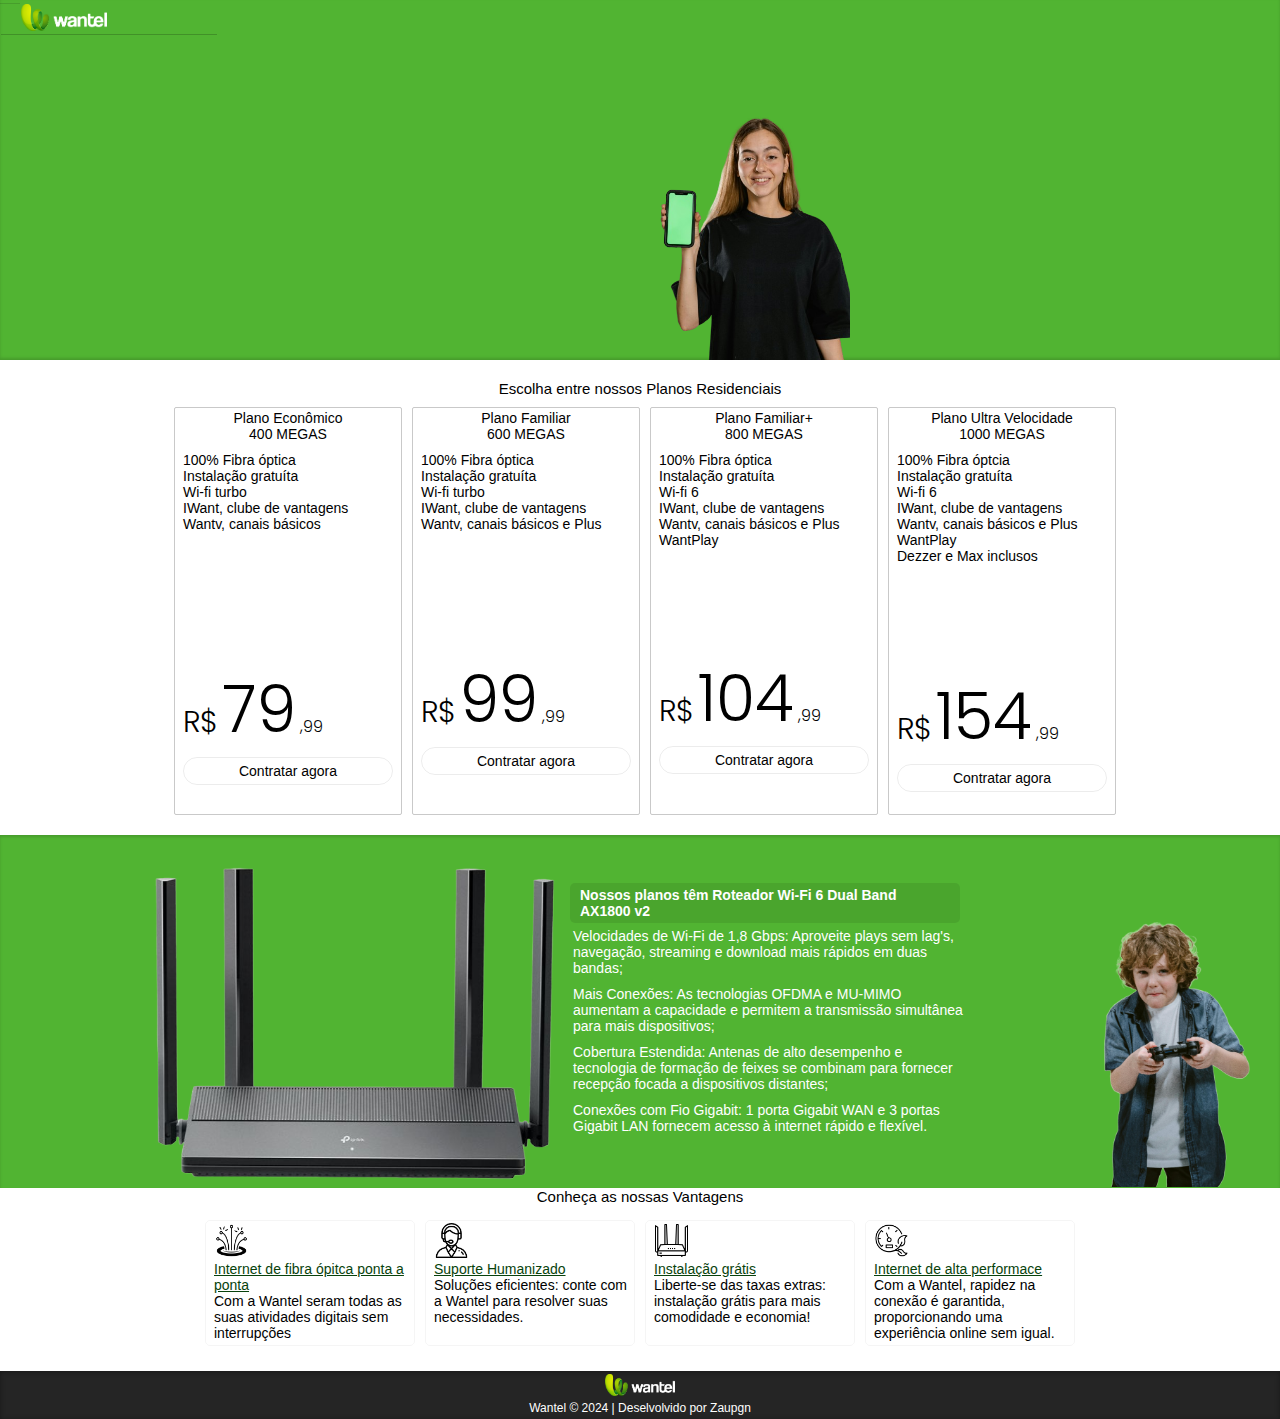
==== index.html @ 856723d6 "Décimo terceiro dia, 05/07" ====
<!DOCTYPE html>
<html lang="pt-br">
    <head>
        <meta charset="UTF-8">
        <meta name="viewport" content="width=device-width, initial-scale=1.0">
        <title>Wantel Tecnologia</title>
        <link rel="shortcut icon" href="image/wantel.icon.png" type="image/x-icon">
        <link rel="stylesheet" href="style.css">

    </head>
    <body>
        <header id="cabeçalho">
            <nav>
                <a href="https://wantel.com.br/"><img src="image/img3.png" alt=></a>
            </nav>
            <img src="image/img2.png" alt=""> 
        </header>

        <main>
            <section>
                <p class="tittle-planos">Escolha entre nossos Planos Residenciais</p>
                    <div id="menu-planos">
                        <div>
                            <p class="sub-tittle-planos"> Plano Econômico<br>400 MEGAS</p>
                            <p class="paragraph-1">
                                100% Fibra óptica<br>
                                Instalação gratuíta<br>
                                Wi-fi turbo<br>
                                IWant, clube de vantagens<br>
                                Wantv, canais básicos
                            </p>

                            <span class="valores">
                                <span class="v1">R$</span>
                                <span class="v2">79</span>
                                <span class="v3">,99</span>
                            </span>

                            <div class="bottom">
                                <a href="https://api.whatsapp.com/send?phone=558738665200&text=Ol%C3%A1,%20quero%20contratar%20o%20Internet%C3%A3o%20de%20300MB.">Contratar agora</a>
                            </div>
                        </div>
                        
                        <div>
                            <p class="sub-tittle-planos"> Plano Familiar<br>600 MEGAS</p>
                            <p class="paragraph-2">
                                100% Fibra óptica<br>
                                Instalação gratuíta<br>
                                Wi-fi turbo<br>
                                IWant, clube de vantagens<br>
                                Wantv, canais básicos e Plus
                            </p>

                            <span cçlass="valores">
                                <span class="v1">R$</span>
                                <span class="v2">99</span>
                                <span class="v3">,99</span>
                            </span>

                            <div class="bottom">
                                <a href="https://api.whatsapp.com/send?phone=558738665200&text=Ol%C3%A1,%20quero%20contratar%20o%20Internet%C3%A3o%20de%20300MB.">Contratar agora</a>
                            </div>
                        </div>

                        <div>
                            <p class="sub-tittle-planos">Plano Familiar+<br>800 MEGAS</p>
                            <p class="paragraph-3">    
                                100% Fibra óptica<br>
                                Instalação gratuíta<br>
                                Wi-fi 6<br>
                                IWant, clube de vantagens<br>
                                Wantv, canais básicos e Plus<br>
                                WantPlay
                            </p>
                            <span cçlass="valores">
                                <span class="v1">R$</span>
                                <span class="v2">104</span>
                                <span class="v3">,99</span>
                            </span>
                            <div class="bottom">
                                <a href="https://api.whatsapp.com/send?phone=558738665200&text=Ol%C3%A1,%20quero%20contratar%20o%20Internet%C3%A3o%20de%20300MB.">Contratar agora</a>
                            </div>
                        </div>

                        <div>
                            <p class="sub-tittle-planos"> Plano Ultra Velocidade<br>1000 MEGAS</p>
                            <p class="paragraph-4">    
                                100% Fibra óptcia<br>
                                Instalação gratuíta<br>
                                Wi-fi 6<br>
                                IWant, clube de vantagens<br>
                                Wantv, canais básicos e Plus<br>
                                WantPlay<br>
                                Dezzer e Max inclusos
                            </p>

                            <span cçlass="valores">
                                <span class="v1">R$</span>
                                <span class="v2">154</span>
                                <span class="v3">,99</span>
                            </span>

                            <div class="bottom">
                                <a href="https://api.whatsapp.com/send?phone=558738665200&text=Ol%C3%A1,%20quero%20contratar%20o%20Internet%C3%A3o%20de%20300MB.">Contratar agora</a>
                            </div>
                        </div>
                    </div>
            </section>

            <aside id="menu-router">
                <div class="container">
                    <div class="slideshow-container">
                        <div class="mySlides">
                            <img src="image/img11.png" alt="Imagem 1">
                        </div>
                        <div class="mySlides">
                            <img src="image/img11b.png" alt="Imagem 2">
                        </div>
                    </div>
     
                    <div class="text-container">
                        <p class="sub-tittle-router">Nossos planos têm  Roteador Wi-Fi 6 Dual Band AX1800 v2</p>
                        <p>Velocidades de Wi-Fi de 1,8 Gbps: Aproveite plays sem lag's,  navegação, streaming e download mais rápidos em duas bandas;</p>
                        <p>Mais Conexões: As tecnologias OFDMA e MU-MIMO aumentam a capacidade e permitem a transmissão simultânea para mais dispositivos;</p>
                        <p>Cobertura Estendida: Antenas de alto desempenho e tecnologia de formação de feixes se combinam para fornecer recepção focada a dispositivos distantes;</p>
                        <p>Conexões com Fio Gigabit: 1 porta Gigabit WAN e 3 portas Gigabit LAN fornecem acesso à internet rápido e flexível.</p>
                    </div>
                    <div class="slideshow-container-2">
                    <img src="image/img5.png" alt="">
                    </div>
                </div>








            </aside>









<section id="espaço"></section>
        
            <aside>
                <p class="tittle-vantagens">Conheça as nossas Vantagens</p>
                <div id="menu-vantagens">
                    <div>
                        <img src="image/img12a.png" alt="">
                        <p class="sub-tittle-vantagens">Internet de fibra ópitca ponta a ponta</p>
                        <p>Com a Wantel seram todas as suas atividades digitais sem interrupções</p>
                    </div>

                    <div>
                        <img src="image/img12b.png" alt="">
                        <p class="sub-tittle-vantagens">Suporte Humanizado</p>
                        <p>Soluções eficientes: conte com a Wantel para resolver suas necessidades.</p>
                    </div>

                    <div>
                        <img src="image/img12c.png" alt="">
                        <p class="sub-tittle-vantagens">Instalação grátis</p>
                        <p>Liberte-se das taxas extras: instalação grátis para mais comodidade e economia!</p>
                    </div>

                    <div>
                        <img src="image/img12d.png" alt="">
                        <p class="sub-tittle-vantagens">Internet de alta performace</p>
                        <p>Com a Wantel, rapidez na conexão é garantida, proporcionando uma experiência online sem igual.</p>
                    </div>
                </div>
            </aside>
        </main>

        <footer>
            <a href="https://wantel.com.br/"><img src="image/img3.png" alt=></a>
            <p>Wantel © 2024 | Deselvolvido por Zaupgn</p>
        </footer>  

        <script src="scripts.js"></script>
    </body>

</html>
---- style.css ----
@charset "UTF-8";
@font-face {
    font-family:'font1';
    src:url(font/Poppins-Light.ttf) format(truetype);

}

* {
    margin: 0px;
}


/*Abaixo são os estilos da área header*/
nav {
    display: inline-block;
    background: rgba(0, 0, 0, 0);
    padding: 3px 0px 0px 20px;
    border-bottom: 1px solid rgba(0, 0, 0, 0.116);
    position: absolute;
    
}

nav > a > img { 
    display: inline-block;
    height: 3vh;
    position: absolute;
    left: 5%;
    top: 27%;
    padding: 3px 110px 3px 20px;
    border-bottom: 0.5px solid rgba(0, 0, 0, 0.192);
}

#cabeçalho {
    height: 40vh;
    background-color: #51B432;
    background-position: right bottom;
    background-size: cover;
    background-attachment: fixed;
    box-shadow: inset 0px -2px 3px rgba(0, 0, 0, 0.137);
    margin-bottom: 20px;
}

#cabeçalho > img {
    height: 35vh;
    position: absolute;
    left: 50%;
    top: 5%;
}

@media (max-width: 610px) {
    nav {
        display: inline-block;
        background: rgba(0, 0, 0, 0);
        padding: 3px 0px 0px 20px;
        border-bottom: 1px solid rgba(0, 0, 0, 0.116);
        position: absolute;
        
    }
    
    nav > a > img { 
        display: inline-block;
        height: 3vh;
        position: absolute;
        left: 5%;
        top: 27%;
        padding: 3px 110px 3px 20px;
        border-bottom: 0.5px solid rgba(0, 0, 0, 0.192);
    }
    
    #cabeçalho {
        height: 40vh;
        background-color: #51B432;
        background-position: right bottom;
        background-size: cover;
        background-attachment: fixed;
        box-shadow: inset 0px -2px 5px 0px rgba(0, 0, 0, 0.342);
        margin-bottom: 20px;
    }
    
    #cabeçalho > img {
        height: 34vh;
        position: absolute;
        left: 50%;
        top: 5%;
    }
}
/**/

/*Abaixo são os estilos da área main > section-planos*/
.tittle-planos {
    font-size: clamp(13px, 2.3vw, 15px);
    font-family: Arial, Helvetica, sans-serif;
    text-align: center;
    color: rgb(0, 0, 0);
    margin-bottom: 10px;

}   

#menu-planos {
    display: flex;
    justify-content: center;
    flex-direction: rom;
    flex-wrap: wrap;
    margin-bottom: 20px;
}

#menu-planos > div {
    width: 210px;
    height: 400px;
    border: 1px solid rgba(0, 0, 0, 0.212);
    border-radius: 2px;
    
    padding: 2px 8px 4px 8px;
    margin-left: 10px;
}

div > .sub-tittle-planos {
    font-family: Arial, Helvetica, sans-serif;
    font-size: clamp(12px, 2vw, 14px);
    text-align: center;
    color: rgb(0, 0, 0);
    margin-bottom: 10px;
}

div > p.paragraph-1, p.paragraph-2, p.paragraph-3, p.paragraph-4, .sub-tittle-planos {
    font-family: Arial, Helvetica, sans-serif;
    font-size: clamp(12px, 2vw, 14px);
    color: rgb(0, 0, 0);
}

.valores {
    margin: 0px;
}
.v1 {
    font-family: 'font1';
    font-size: clamp(30px, 2.3vw, 15px);
    color: rgb(0, 0, 0);
}
.v2 {
    font-family: 'font1';
    font-size: clamp(4em, 2.3vw, 15px);
    color: rgb(0, 0, 0);
}
.v3 {
    font-family: 'font1';
    font-size: clamp(1em, 2.3vw, 15px);
}

div > .paragraph-1 {
    margin-bottom: 130px;
}
div > .paragraph-2 {
    margin-bottom: 120px;
}
div > .paragraph-3 {
    margin-bottom: 103px;
}
div > .paragraph-4 {
    margin-bottom: 105px;
}

.bottom a {
    border: 1px solid rgba(0, 0, 0, 0.075);
    border-radius: 20px;
    display: flex;
    justify-content: center;
    padding: 5px 0px;
    text-decoration: none;
    font-family: Arial, Helvetica, sans-serif;
    font-size: clamp(12px, 2vw, 14px);
    color: rgb(0, 0, 0);
}

/**/
/**/

#menu-router {
    display: flex;
    justify-content: center;
    background-color: #51B432;
    box-shadow: inset 0px -2px 3px rgba(0, 0, 0, 0.137);
    box-shadow: inset 0px 2px 3px rgba(0, 0, 0, 0.137);
    font-family: Arial, Helvetica, sans-serif;
    font-size: clamp(12px, 2vw, 14px);
    color: white;
    padding: 5px 5px;
    

}

.container {
    display: flex;
    justify-content: center;
    align-items: center;
    max-width: 100%;
    margin: 0px;
    flex-wrap: nowrap;
    gap: 10px; /* Espaço entre os elementos */
    padding: 0px 5px;
}

.slideshow-container {
    position: relative;
    max-width: 100%;
    margin: auto;
    overflow: hidden;
    flex: 1; /* Permitir que o slideshow cresça e diminua com a largura da tela */

}

.mySlides {
    display: none;
    width: 100%;
}

.mySlides > img {
    width: 100%;
    height: auto;
    max-width: 400px; 
    min-width: 300px;  
    display: block;
    padding: 0px 5px;
}

.text-container {
    display: flex;
    flex-direction: column;
    justify-content: center;
    flex: 1; /* Permitir que o container de texto cresça e diminua com a largura da tela */
    max-width: 400px;
    min-width: 300px;
}

.text-container > .sub-tittle-router {
    background-color: rgba(0, 0, 0, 0.082);
    font-weight: bolder;
    border-radius: 5px;
    padding: 4px 10px;
    max-width: 370px;
}

.text-container > p {
    padding: 5px 3px; 
    text-align: left;     
}

.slideshow-container-2 > img {
    position: relative;
    max-width: 100%;
    margin: auto;
    overflow: hidden;
    flex: 1; /* Permitir que o slideshow cresça e diminua com a largura da tela */
    left: 150px;
    top: 41px;

    display: none;
    width: 100%;

    width: 50%;
    height: auto;
    max-width: 70px; 
    min-width: 150px;  
    display: block;
}

@media (max-width: 1305px) {
    .slideshow-container-2 > img {
    position: relative;
    left: 120px;
    top: 41px;
    }
}

@media (max-width: 1245px) {
    .slideshow-container-2 > img {
    position: relative;
    left: 120px;
    top: 41px;
    display: none;
    }
}

@media (max-width: 1100px) {
    .slideshow-container-2 > img {
        display: none;
    }
}

@media (max-width: 610px) {
    #menu-router {
        display: block;
    }
    
    .container {
        flex-direction: column; /* Alinhar os elementos em coluna para telas menores */
    }

    .mySlides > img {
        max-width: 400px;
        min-width: 100px;
    }

    .slideshow-container-2 > img {
        display: none;
    }

    .text-container {
        display: flex;
        flex-direction: column;
        justify-content: center;
        flex: 1; /* Permitir que o container de texto cresça e diminua com a largura da tela */
        max-width: 400px;
        min-width: 200px;
    }

}





















/*Abaixo são os estilos da área aside*/
aside {
    display: ;
}

.tittle-vantagens {
    font-size: clamp(13px, 2.3vw, 15px);
    font-family: Arial, Helvetica, sans-serif;
    text-align: center;
    color: rgb(0, 0, 0);
    margin-bottom: 10px;
}

div > img {
    height: 35px;
    position: relative;
}

div > .sub-tittle-vantagens {
    color: rgb(8, 66, 12);
    font-weight: 500;
    text-decoration: underline;
}

#menu-vantagens {
    display: flex;
    justify-content: center;
    flex-direction: rom;
    flex-wrap: wrap; 
    background-color: rgba(255, 255, 255, 0);
    margin: 10px 0px 0px 0px;
    margin-bottom: 20px;
}

 #menu-vantagens > div {
    width: 200px;
    border: 1px solid rgba(0, 0, 0, 0.041);
    border-radius: 5px;
    padding: 2px 0px 4px 8px;
    margin-left: 10px;
    margin: 5px;
    font-family: Arial, Helvetica, sans-serif;
    font-size: clamp(12px, 2vw, 14px);
}

/*Abaixo são os estilos da área footer*/
footer {
    margin:0px;
    padding: 3px 0px 4px 0px;
    background: #000000da;
    background-size: cover;
    box-shadow: inset 0px 1px 5px 0px rgba(0, 0, 0, 0.356);

    font-size: 12px;
    font-family: Arial, Helvetica, sans-serif;  
    text-align: center;
    color: rgb(255, 255, 255);
    font-weight: lighter;
}

footer > a > img { 
    width: 70px;
    padding-bottom: 2px;
}
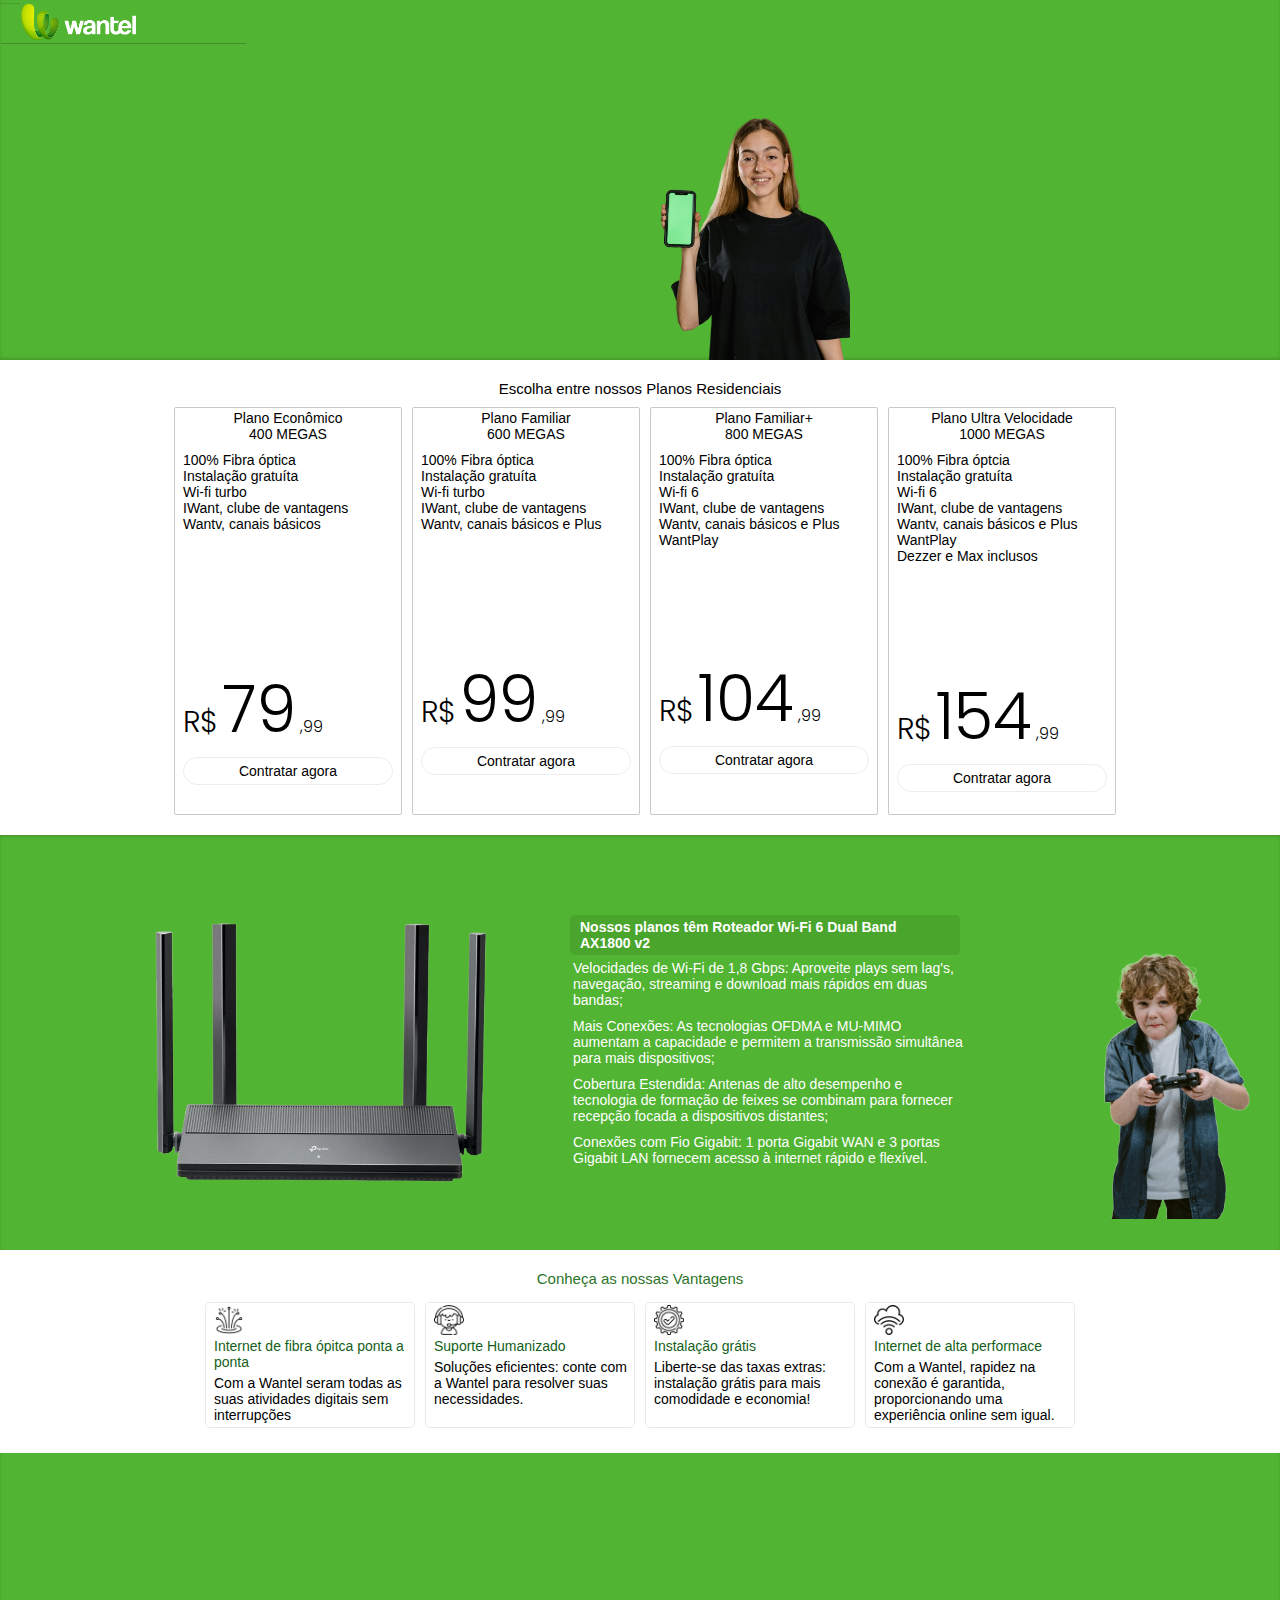
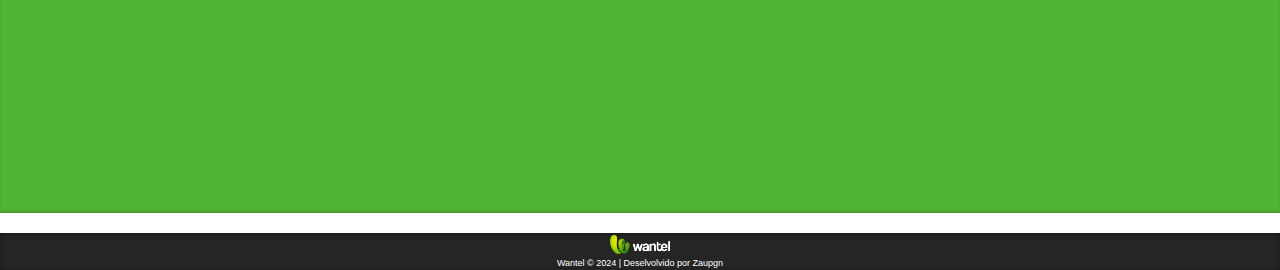
==== commit d41335d3: "Décimo quinto dia, 13/07" ====
--- a/index.html
+++ b/index.html
@@ -178,6 +178,20 @@
                     </div>
                 </div>
             </aside>
+
+            <aside id="banner">
+            </aside>
+
+
+
+
+
+
+
+
+
+
+
         </main>
 
         <footer>
--- a/style.css
+++ b/style.css
@@ -13,7 +13,7 @@
 /*Abaixo são os estilos da área header*/
 nav {
     display: inline-block;
-    background: rgba(0, 0, 0, 0);
+    background: rgba(255, 0, 0, 0);
     padding: 3px 0px 0px 20px;
     border-bottom: 1px solid rgba(0, 0, 0, 0.116);
     position: absolute;
@@ -22,7 +22,7 @@
 
 nav > a > img { 
     display: inline-block;
-    height: 3vh;
+    height: 4vh;
     position: absolute;
     left: 5%;
     top: 27%;
@@ -33,9 +33,6 @@
 #cabeçalho {
     height: 40vh;
     background-color: #51B432;
-    background-position: right bottom;
-    background-size: cover;
-    background-attachment: fixed;
     box-shadow: inset 0px -2px 3px rgba(0, 0, 0, 0.137);
     margin-bottom: 20px;
 }
@@ -175,6 +172,7 @@
 /**/
 
 #menu-router {
+    height: 45vh;
     display: flex;
     justify-content: center;
     background-color: #51B432;
@@ -184,8 +182,7 @@
     font-size: clamp(12px, 2vw, 14px);
     color: white;
     padding: 5px 5px;
-    
-
+    margin-bottom: 20px;
 }
 
 .container {
@@ -210,11 +207,11 @@
 
 .mySlides {
     display: none;
-    width: 100%;
+    width: 90%;
 }
 
 .mySlides > img {
-    width: 100%;
+    width: 90%;
     height: auto;
     max-width: 400px; 
     min-width: 300px;  
@@ -251,7 +248,7 @@
     overflow: hidden;
     flex: 1; /* Permitir que o slideshow cresça e diminua com a largura da tela */
     left: 150px;
-    top: 41px;
+    top: 16px;
 
     display: none;
     width: 100%;
@@ -338,25 +335,26 @@
 /*Abaixo são os estilos da área aside*/
 aside {
     display: ;
+    background-image: linear-gradient();
 }
 
 .tittle-vantagens {
     font-size: clamp(13px, 2.3vw, 15px);
     font-family: Arial, Helvetica, sans-serif;
     text-align: center;
-    color: rgb(0, 0, 0);
+    color: rgb(45, 116, 42);
     margin-bottom: 10px;
 }
 
 div > img {
-    height: 35px;
+    height: 30px;
     position: relative;
 }
 
 div > .sub-tittle-vantagens {
-    color: rgb(8, 66, 12);
+    color: rgb(20, 95, 25);
     font-weight: 500;
-    text-decoration: underline;
+    margin-bottom: 5px;
 }
 
 #menu-vantagens {
@@ -371,7 +369,7 @@
 
  #menu-vantagens > div {
     width: 200px;
-    border: 1px solid rgba(0, 0, 0, 0.041);
+    border: 1px solid rgba(0, 0, 0, 0.082);
     border-radius: 5px;
     padding: 2px 0px 4px 8px;
     margin-left: 10px;
@@ -380,15 +378,56 @@
     font-size: clamp(12px, 2vw, 14px);
 }
 
+#menu-vantagens > div:hover {
+    background-color: #50b43215;
+}
+/**/
+/**/
+
+aside#banner {
+    height: 40vh;
+    background-color: #51B432;
+    background-size: cover;
+    background-attachment: fixed;
+    box-shadow: inset 0px -2px 3px rgba(0, 0, 0, 0.137);
+    margin-bottom: 20px;
+}
+
+
+
+
+
+
+
+
+
+
+
+
+
+
+
+
+
+
+
+
+
+
+
+
+
+
+
 /*Abaixo são os estilos da área footer*/
 footer {
     margin:0px;
-    padding: 3px 0px 4px 0px;
+    padding: 2px 0px 2px 0px;
     background: #000000da;
     background-size: cover;
     box-shadow: inset 0px 1px 5px 0px rgba(0, 0, 0, 0.356);
 
-    font-size: 12px;
+    font-size: clamp(7px, 2vw, 9px);
     font-family: Arial, Helvetica, sans-serif;  
     text-align: center;
     color: rgb(255, 255, 255);
@@ -396,7 +435,7 @@
 }
 
 footer > a > img { 
-    width: 70px;
+    width: 60px;
     padding-bottom: 2px;
 }
 
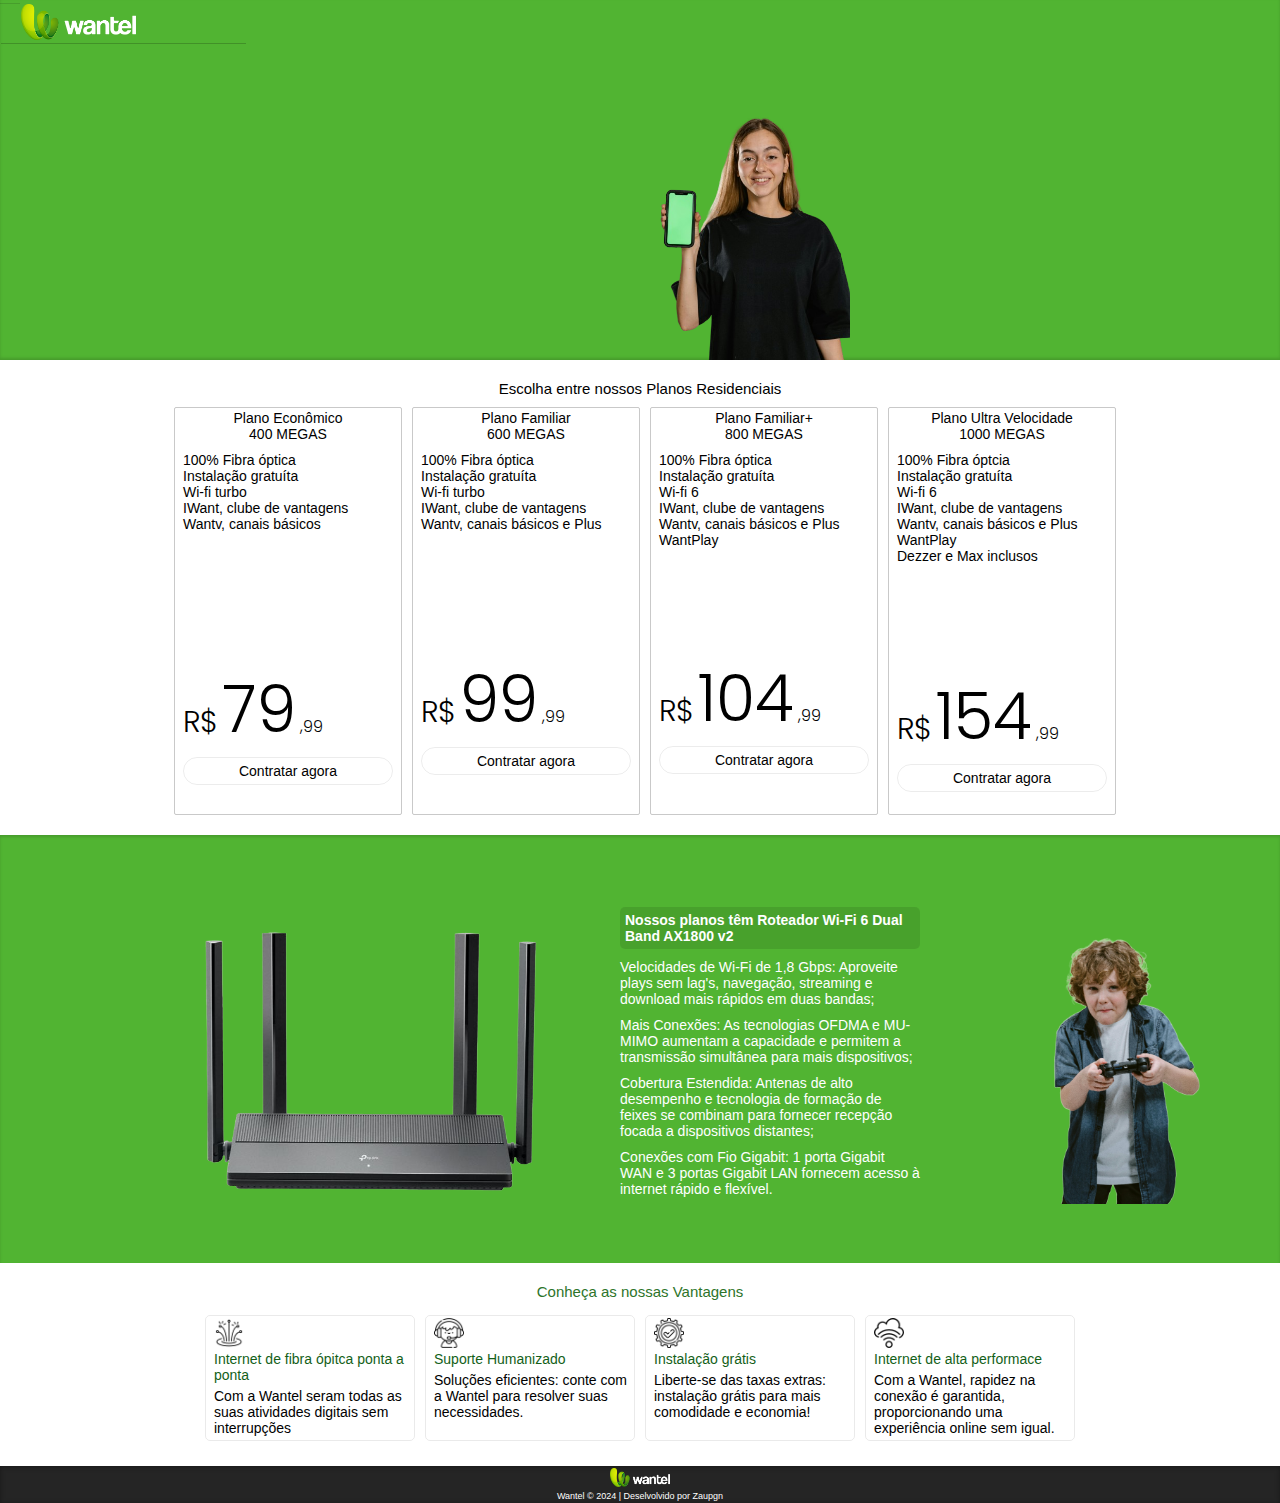
==== commit a1e390c7: "Décimo sexto dia, 15/07" ====
--- a/index.html
+++ b/index.html
@@ -179,9 +179,6 @@
                 </div>
             </aside>
 
-            <aside id="banner">
-            </aside>
-
 
 
 
--- a/style.css
+++ b/style.css
@@ -50,8 +50,7 @@
         background: rgba(0, 0, 0, 0);
         padding: 3px 0px 0px 20px;
         border-bottom: 1px solid rgba(0, 0, 0, 0.116);
-        position: absolute;
-        
+        position: absolute; 
     }
     
     nav > a > img { 
@@ -61,7 +60,7 @@
         left: 5%;
         top: 27%;
         padding: 3px 110px 3px 20px;
-        border-bottom: 0.5px solid rgba(0, 0, 0, 0.192);
+        border-bottom: 0.5px solid #00000031;
     }
     
     #cabeçalho {
@@ -81,6 +80,22 @@
         top: 5%;
     }
 }
+
+@media (max-height: 388px) {
+    #cabeçalho {
+        height: 150px;
+    }
+
+    #cabeçalho > img {
+        height: 150px;
+        position: absolute;
+        left: 50%;
+        top: 0%;
+    }
+
+}
+
+
 /**/
 
 /*Abaixo são os estilos da área main > section-planos*/
@@ -172,16 +187,20 @@
 /**/
 
 #menu-router {
-    height: 45vh;
-    display: flex;
-    justify-content: center;
+    height: 47vh;
+    width: auto;
+    display: flex;
+    justify-content: center;
+
     background-color: #51B432;
     box-shadow: inset 0px -2px 3px rgba(0, 0, 0, 0.137);
     box-shadow: inset 0px 2px 3px rgba(0, 0, 0, 0.137);
+
     font-family: Arial, Helvetica, sans-serif;
     font-size: clamp(12px, 2vw, 14px);
     color: white;
-    padding: 5px 5px;
+    
+    padding: 5px 0px 0px 0px;
     margin-bottom: 20px;
 }
 
@@ -202,7 +221,6 @@
     margin: auto;
     overflow: hidden;
     flex: 1; /* Permitir que o slideshow cresça e diminua com a largura da tela */
-
 }
 
 .mySlides {
@@ -224,20 +242,20 @@
     flex-direction: column;
     justify-content: center;
     flex: 1; /* Permitir que o container de texto cresça e diminua com a largura da tela */
-    max-width: 400px;
+    max-width: 0px;
     min-width: 300px;
 }
 
 .text-container > .sub-tittle-router {
-    background-color: rgba(0, 0, 0, 0.082);
+    background-color: rgba(0, 0, 0, 0.103);
     font-weight: bolder;
     border-radius: 5px;
-    padding: 4px 10px;
+    padding: 5px 5px;
     max-width: 370px;
 }
 
 .text-container > p {
-    padding: 5px 3px; 
+    padding-top: 10px; 
     text-align: left;     
 }
 
@@ -264,7 +282,13 @@
     .slideshow-container-2 > img {
     position: relative;
     left: 120px;
-    top: 41px;
+    top: 17px;
+    }
+}
+
+@media (max-height: 651px) {
+    #menu-router {
+        height: 300px;
     }
 }
 
@@ -277,24 +301,33 @@
     }
 }
 
-@media (max-width: 1100px) {
-    .slideshow-container-2 > img {
-        display: none;
-    }
-}
-
-@media (max-width: 610px) {
+@media (max-width: 670px) {
     #menu-router {
+        height: auto;
         display: block;
+        justify-content: center;
+    
+        background-color: #51B432;
+        box-shadow: inset 0px -2px 3px rgba(0, 0, 0, 0.137);
+        box-shadow: inset 0px 2px 3px rgba(0, 0, 0, 0.137);
+    
+        font-family: Arial, Helvetica, sans-serif;
+        font-size: clamp(12px, 2vw, 14px);
+        color: white;
+
+        margin-bottom: 20px;
     }
     
     .container {
         flex-direction: column; /* Alinhar os elementos em coluna para telas menores */
-    }
+    }   
 
     .mySlides > img {
         max-width: 400px;
         min-width: 100px;
+        position: relative;
+        left: 20px;
+
     }
 
     .slideshow-container-2 > img {
@@ -306,13 +339,35 @@
         flex-direction: column;
         justify-content: center;
         flex: 1; /* Permitir que o container de texto cresça e diminua com a largura da tela */
-        max-width: 400px;
-        min-width: 200px;
-    }
-
-}
-
-
+
+    }
+}
+
+@media (max-width: 670px) {
+    .text-container {
+        display: flex;
+        flex-direction: column;
+        justify-content: center;
+        flex: 1; /* Permitir que o container de texto cresça e diminua com a largura da tela */
+        max-width: 0px;
+        min-width: 250px;
+    }
+    
+    .text-container > .sub-tittle-router {
+        background-color: rgba(0, 0, 0, 0.103);
+        font-weight: bolder;
+        border-radius: 5px;
+        padding: 5px 5px;
+        max-width: 250px;
+    }
+    
+    .text-container > p {
+        padding-top: 10px; 
+        text-align: left;     
+    }
+
+
+}
 
 
 
@@ -384,41 +439,6 @@
 /**/
 /**/
 
-aside#banner {
-    height: 40vh;
-    background-color: #51B432;
-    background-size: cover;
-    background-attachment: fixed;
-    box-shadow: inset 0px -2px 3px rgba(0, 0, 0, 0.137);
-    margin-bottom: 20px;
-}
-
-
-
-
-
-
-
-
-
-
-
-
-
-
-
-
-
-
-
-
-
-
-
-
-
-
-
 /*Abaixo são os estilos da área footer*/
 footer {
     margin:0px;
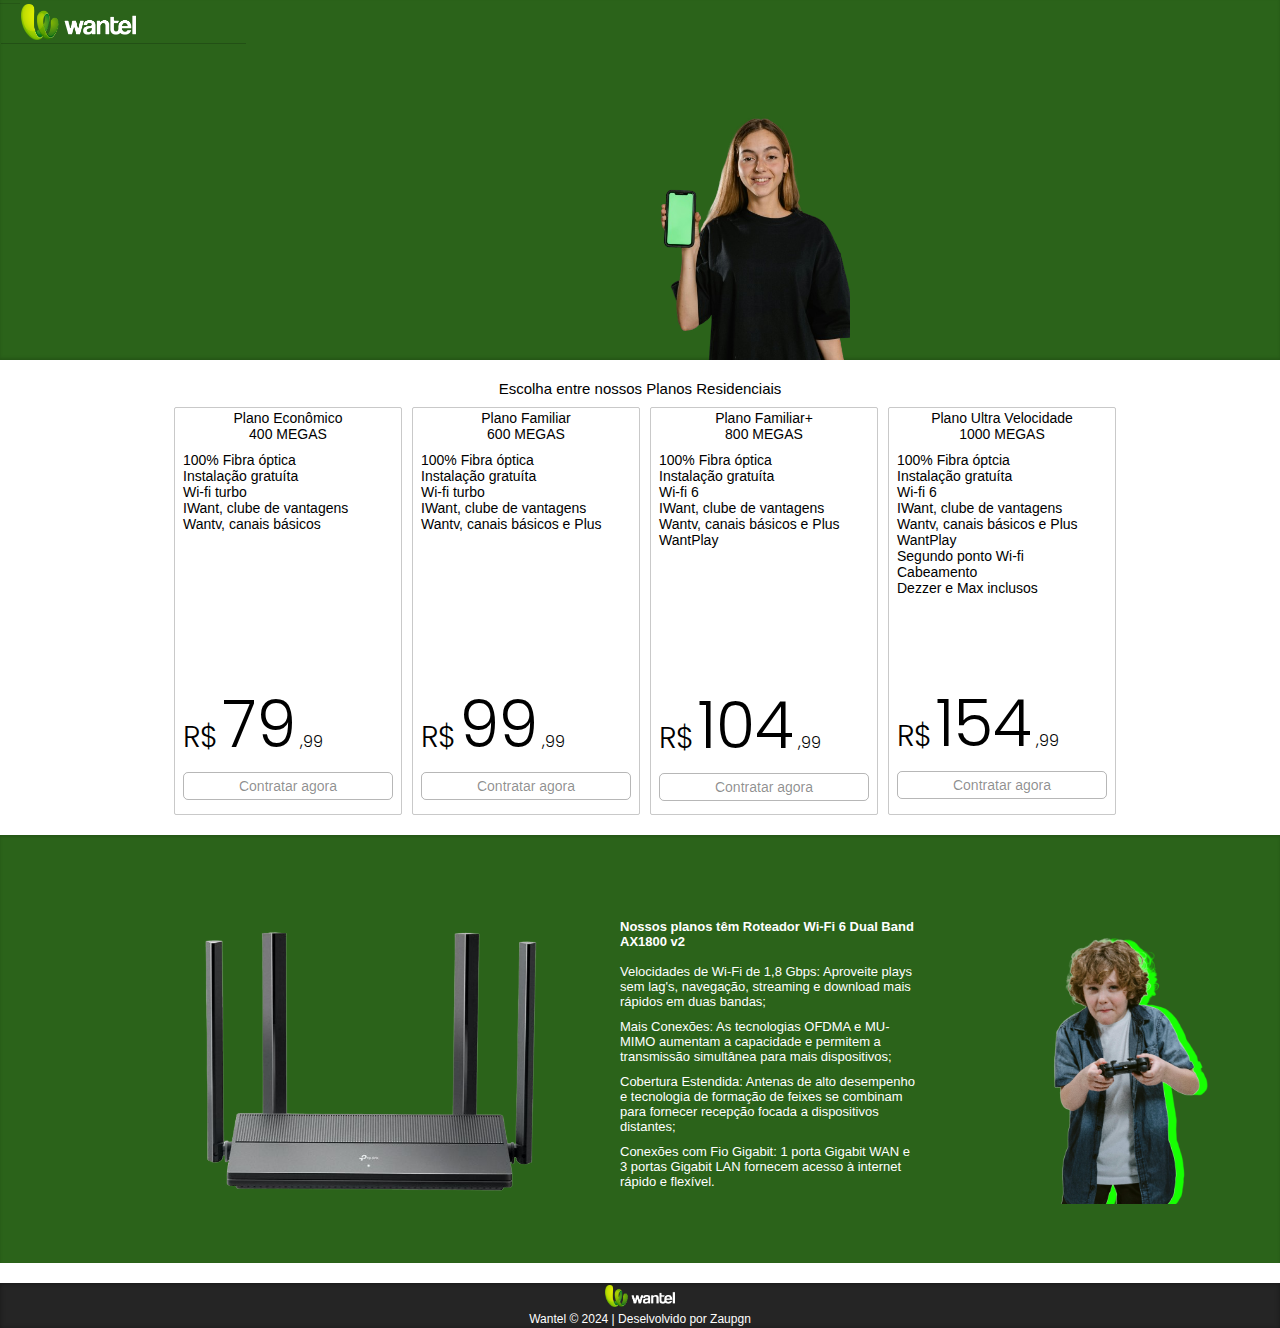
==== commit 5ae2a83a: "Décimo sétimo dia, 22/07" ====
--- a/index.html
+++ b/index.html
@@ -52,7 +52,7 @@
                                 Wantv, canais básicos e Plus
                             </p>
 
-                            <span cçlass="valores">
+                            <span class="valores">
                                 <span class="v1">R$</span>
                                 <span class="v2">99</span>
                                 <span class="v3">,99</span>
@@ -73,7 +73,7 @@
                                 Wantv, canais básicos e Plus<br>
                                 WantPlay
                             </p>
-                            <span cçlass="valores">
+                            <span class="valores">
                                 <span class="v1">R$</span>
                                 <span class="v2">104</span>
                                 <span class="v3">,99</span>
@@ -92,10 +92,12 @@
                                 IWant, clube de vantagens<br>
                                 Wantv, canais básicos e Plus<br>
                                 WantPlay<br>
+                                Segundo ponto Wi-fi<br>
+                                Cabeamento<br>
                                 Dezzer e Max inclusos
                             </p>
 
-                            <span cçlass="valores">
+                            <span class="valores">
                                 <span class="v1">R$</span>
                                 <span class="v2">154</span>
                                 <span class="v3">,99</span>
--- a/style.css
+++ b/style.css
@@ -32,7 +32,7 @@
 
 #cabeçalho {
     height: 40vh;
-    background-color: #51B432;
+    background-color: #2b631a;
     box-shadow: inset 0px -2px 3px rgba(0, 0, 0, 0.137);
     margin-bottom: 20px;
 }
@@ -159,30 +159,34 @@
 }
 
 div > .paragraph-1 {
+    margin-bottom: 145px;
+}
+div > .paragraph-2 {
+    margin-bottom: 145px;
+}
+div > .paragraph-3 {
     margin-bottom: 130px;
 }
-div > .paragraph-2 {
-    margin-bottom: 120px;
-}
-div > .paragraph-3 {
-    margin-bottom: 103px;
-}
 div > .paragraph-4 {
-    margin-bottom: 105px;
+    margin-bottom: 80px;
 }
 
 .bottom a {
-    border: 1px solid rgba(0, 0, 0, 0.075);
-    border-radius: 20px;
+    border: 1px solid rgba(0, 0, 0, 0.281);
+    border-radius: 5px;
     display: flex;
     justify-content: center;
     padding: 5px 0px;
     text-decoration: none;
     font-family: Arial, Helvetica, sans-serif;
     font-size: clamp(12px, 2vw, 14px);
-    color: rgb(0, 0, 0);
-}
-
+    color: rgba(0, 0, 0, 0.452);
+}
+
+.bottom:hover {
+    transform: rotateX(360deg);
+    transition: 0.5s;
+}
 /**/
 /**/
 
@@ -192,12 +196,12 @@
     display: flex;
     justify-content: center;
 
-    background-color: #51B432;
+    background-color: #2b631a;
     box-shadow: inset 0px -2px 3px rgba(0, 0, 0, 0.137);
     box-shadow: inset 0px 2px 3px rgba(0, 0, 0, 0.137);
 
     font-family: Arial, Helvetica, sans-serif;
-    font-size: clamp(12px, 2vw, 14px);
+    font-size: clamp(12px, 2vw, 13px);
     color: white;
     
     padding: 5px 0px 0px 0px;
@@ -247,16 +251,17 @@
 }
 
 .text-container > .sub-tittle-router {
-    background-color: rgba(0, 0, 0, 0.103);
+    padding: 5px 0px;
     font-weight: bolder;
     border-radius: 5px;
-    padding: 5px 5px;
     max-width: 370px;
+
 }
 
 .text-container > p {
     padding-top: 10px; 
-    text-align: left;     
+    text-align: left;  
+
 }
 
 .slideshow-container-2 > img {
@@ -266,7 +271,7 @@
     overflow: hidden;
     flex: 1; /* Permitir que o slideshow cresça e diminua com a largura da tela */
     left: 150px;
-    top: 16px;
+    top: 15px;
 
     display: none;
     width: 100%;
@@ -276,6 +281,8 @@
     max-width: 70px; 
     min-width: 150px;  
     display: block;
+
+    filter: drop-shadow(8px 0px 0px rgb(23, 255, 2))
 }
 
 @media (max-width: 1305px) {
@@ -389,7 +396,7 @@
 
 /*Abaixo são os estilos da área aside*/
 aside {
-    display: ;
+    display: none;
     background-image: linear-gradient();
 }
 
@@ -447,7 +454,7 @@
     background-size: cover;
     box-shadow: inset 0px 1px 5px 0px rgba(0, 0, 0, 0.356);
 
-    font-size: clamp(7px, 2vw, 9px);
+    font-size: clamp(7px, 2vw, 12px);
     font-family: Arial, Helvetica, sans-serif;  
     text-align: center;
     color: rgb(255, 255, 255);
@@ -455,7 +462,7 @@
 }
 
 footer > a > img { 
-    width: 60px;
+    width: 70px;
     padding-bottom: 2px;
 }
 
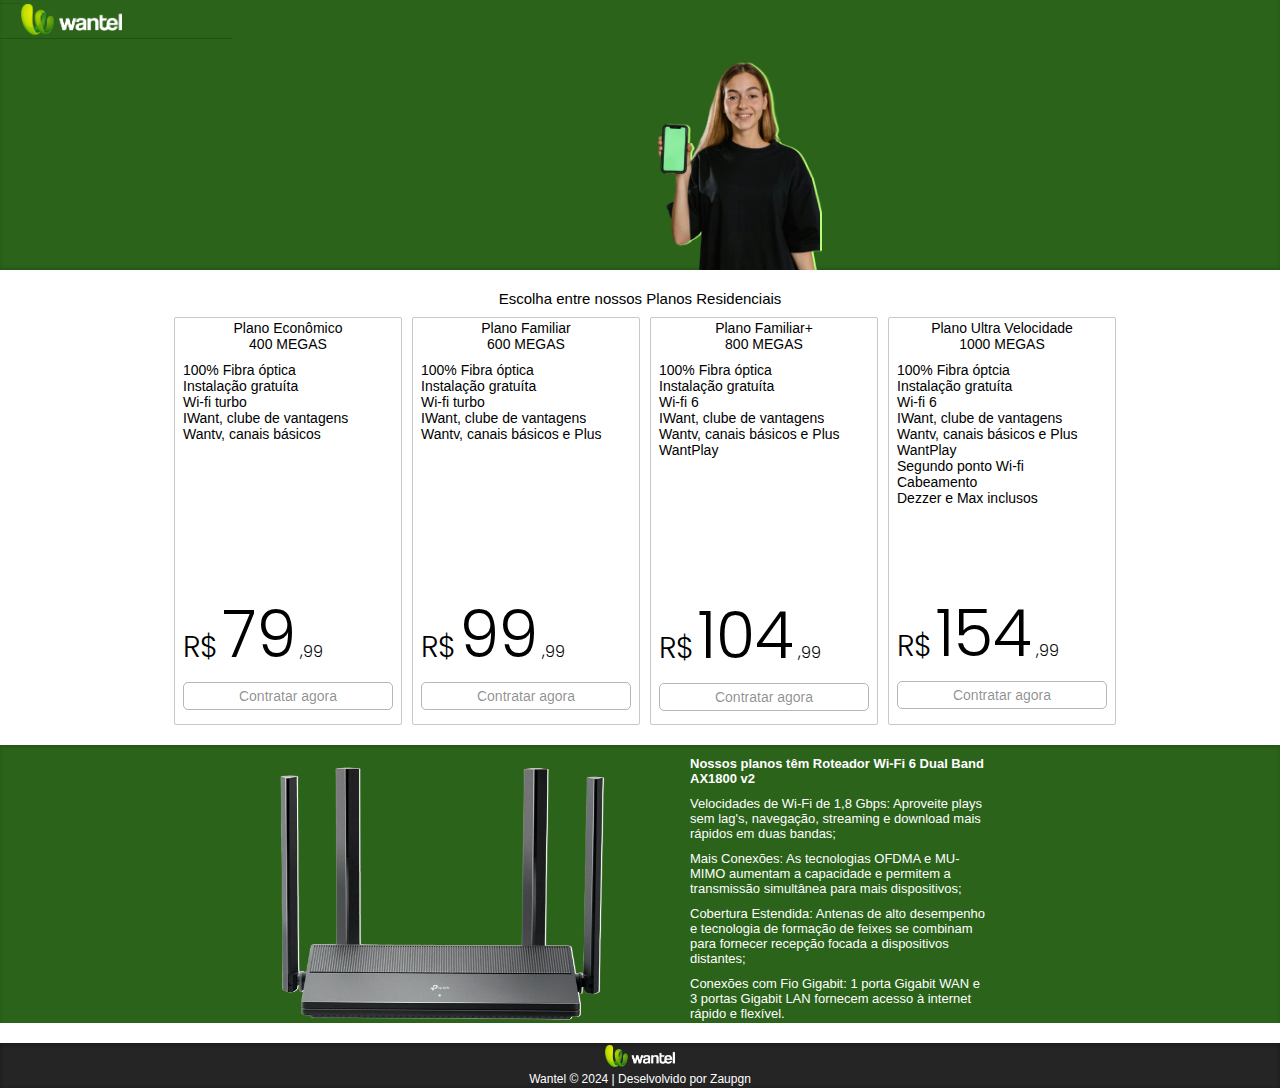
==== commit 556f589f: "Décimo sétimo dia (2x), 22/07" ====
--- a/index.html
+++ b/index.html
@@ -195,9 +195,10 @@
 
         <footer>
             <a href="https://wantel.com.br/"><img src="image/img3.png" alt=></a>
-            <p>Wantel © 2024 | Deselvolvido por Zaupgn</p>
+            <p>Wantel © 2024 | Deselvolvido por <a href="https://github.com/zaupgn">Zaupgn</a></p>
         </footer>  
 
+        
         <script src="scripts.js"></script>
     </body>
 
--- a/style.css
+++ b/style.css
@@ -2,7 +2,6 @@
 @font-face {
     font-family:'font1';
     src:url(font/Poppins-Light.ttf) format(truetype);
-
 }
 
 * {
@@ -22,7 +21,7 @@
 
 nav > a > img { 
     display: inline-block;
-    height: 4vh;
+    height: 3.5vh;
     position: absolute;
     left: 5%;
     top: 27%;
@@ -31,68 +30,18 @@
 }
 
 #cabeçalho {
-    height: 40vh;
+    height: 30vh;
     background-color: #2b631a;
     box-shadow: inset 0px -2px 3px rgba(0, 0, 0, 0.137);
     margin-bottom: 20px;
 }
 
 #cabeçalho > img {
-    height: 35vh;
+    height: 30vh;
     position: absolute;
     left: 50%;
-    top: 5%;
-}
-
-@media (max-width: 610px) {
-    nav {
-        display: inline-block;
-        background: rgba(0, 0, 0, 0);
-        padding: 3px 0px 0px 20px;
-        border-bottom: 1px solid rgba(0, 0, 0, 0.116);
-        position: absolute; 
-    }
-    
-    nav > a > img { 
-        display: inline-block;
-        height: 3vh;
-        position: absolute;
-        left: 5%;
-        top: 27%;
-        padding: 3px 110px 3px 20px;
-        border-bottom: 0.5px solid #00000031;
-    }
-    
-    #cabeçalho {
-        height: 40vh;
-        background-color: #51B432;
-        background-position: right bottom;
-        background-size: cover;
-        background-attachment: fixed;
-        box-shadow: inset 0px -2px 5px 0px rgba(0, 0, 0, 0.342);
-        margin-bottom: 20px;
-    }
-    
-    #cabeçalho > img {
-        height: 34vh;
-        position: absolute;
-        left: 50%;
-        top: 5%;
-    }
-}
-
-@media (max-height: 388px) {
-    #cabeçalho {
-        height: 150px;
-    }
-
-    #cabeçalho > img {
-        height: 150px;
-        position: absolute;
-        left: 50%;
-        top: 0%;
-    }
-
+    top: 0%;
+    filter: drop-shadow(2px 0px 0px rgb(183, 253, 117));
 }
 
 
@@ -185,26 +134,17 @@
 
 .bottom:hover {
     transform: rotateX(360deg);
-    transition: 0.5s;
+    transition: 2s;
 }
 /**/
 /**/
 
 #menu-router {
-    height: 47vh;
-    width: auto;
-    display: flex;
-    justify-content: center;
-
+    display: flex;
+    justify-content: center;
     background-color: #2b631a;
     box-shadow: inset 0px -2px 3px rgba(0, 0, 0, 0.137);
     box-shadow: inset 0px 2px 3px rgba(0, 0, 0, 0.137);
-
-    font-family: Arial, Helvetica, sans-serif;
-    font-size: clamp(12px, 2vw, 13px);
-    color: white;
-    
-    padding: 5px 0px 0px 0px;
     margin-bottom: 20px;
 }
 
@@ -236,9 +176,10 @@
     width: 90%;
     height: auto;
     max-width: 400px; 
-    min-width: 300px;  
+    min-width: 250px;  
     display: block;
-    padding: 0px 5px;
+    padding: 0px 0px;
+    filter: drop-shadow(1px 0px 0px rgb(255, 255, 255));
 }
 
 .text-container {
@@ -251,78 +192,53 @@
 }
 
 .text-container > .sub-tittle-router {
-    padding: 5px 0px;
     font-weight: bolder;
     border-radius: 5px;
     max-width: 370px;
-
+    font-family: Arial, Helvetica, sans-serif;
+    font-size: clamp(12px, 2vw, 13px);
+    color: white;
 }
 
 .text-container > p {
     padding-top: 10px; 
     text-align: left;  
+    font-family: Arial, Helvetica, sans-serif;
+    font-size: clamp(12px, 2vw, 13px);
+    color: white;
 
 }
 
 .slideshow-container-2 > img {
+    height: 280px;
+    width: auto;
     position: relative;
-    max-width: 100%;
-    margin: auto;
-    overflow: hidden;
-    flex: 1; /* Permitir que o slideshow cresça e diminua com a largura da tela */
-    left: 150px;
-    top: 15px;
-
-    display: none;
-    width: 100%;
-
-    width: 50%;
-    height: auto;
-    max-width: 70px; 
-    min-width: 150px;  
-    display: block;
-
-    filter: drop-shadow(8px 0px 0px rgb(23, 255, 2))
-}
-
-@media (max-width: 1305px) {
+    left: 220%;
+    filter: drop-shadow(6px 0px 0px rgb(183, 253, 117));
+}
+
+
+@media (max-width: 1647px) {
     .slideshow-container-2 > img {
-    position: relative;
-    left: 120px;
-    top: 17px;
-    }
-}
-
-@media (max-height: 651px) {
-    #menu-router {
-        height: 300px;
-    }
-}
-
+        display: none;
+    }
+}
 @media (max-width: 1245px) {
     .slideshow-container-2 > img {
-    position: relative;
-    left: 120px;
-    top: 41px;
-    display: none;
-    }
-}
-
+        display: none;
+    }
+}
 @media (max-width: 670px) {
     #menu-router {
         height: auto;
         display: block;
         justify-content: center;
-    
-        background-color: #51B432;
         box-shadow: inset 0px -2px 3px rgba(0, 0, 0, 0.137);
         box-shadow: inset 0px 2px 3px rgba(0, 0, 0, 0.137);
     
         font-family: Arial, Helvetica, sans-serif;
         font-size: clamp(12px, 2vw, 14px);
         color: white;
-
-        margin-bottom: 20px;
     }
     
     .container {
@@ -334,23 +250,12 @@
         min-width: 100px;
         position: relative;
         left: 20px;
-
     }
 
     .slideshow-container-2 > img {
         display: none;
     }
 
-    .text-container {
-        display: flex;
-        flex-direction: column;
-        justify-content: center;
-        flex: 1; /* Permitir que o container de texto cresça e diminua com a largura da tela */
-
-    }
-}
-
-@media (max-width: 670px) {
     .text-container {
         display: flex;
         flex-direction: column;
@@ -359,21 +264,18 @@
         max-width: 0px;
         min-width: 250px;
     }
-    
+
     .text-container > .sub-tittle-router {
-        background-color: rgba(0, 0, 0, 0.103);
         font-weight: bolder;
         border-radius: 5px;
         padding: 5px 5px;
         max-width: 250px;
     }
-    
+
     .text-container > p {
         padding-top: 10px; 
         text-align: left;     
     }
-
-
 }
 
 
@@ -443,8 +345,6 @@
 #menu-vantagens > div:hover {
     background-color: #50b43215;
 }
-/**/
-/**/
 
 /*Abaixo são os estilos da área footer*/
 footer {
@@ -464,7 +364,13 @@
 footer > a > img { 
     width: 70px;
     padding-bottom: 2px;
-}
-
-
-
+
+}
+
+footer > p > a {
+    text-decoration: none;
+    color: white
+}
+
+
+
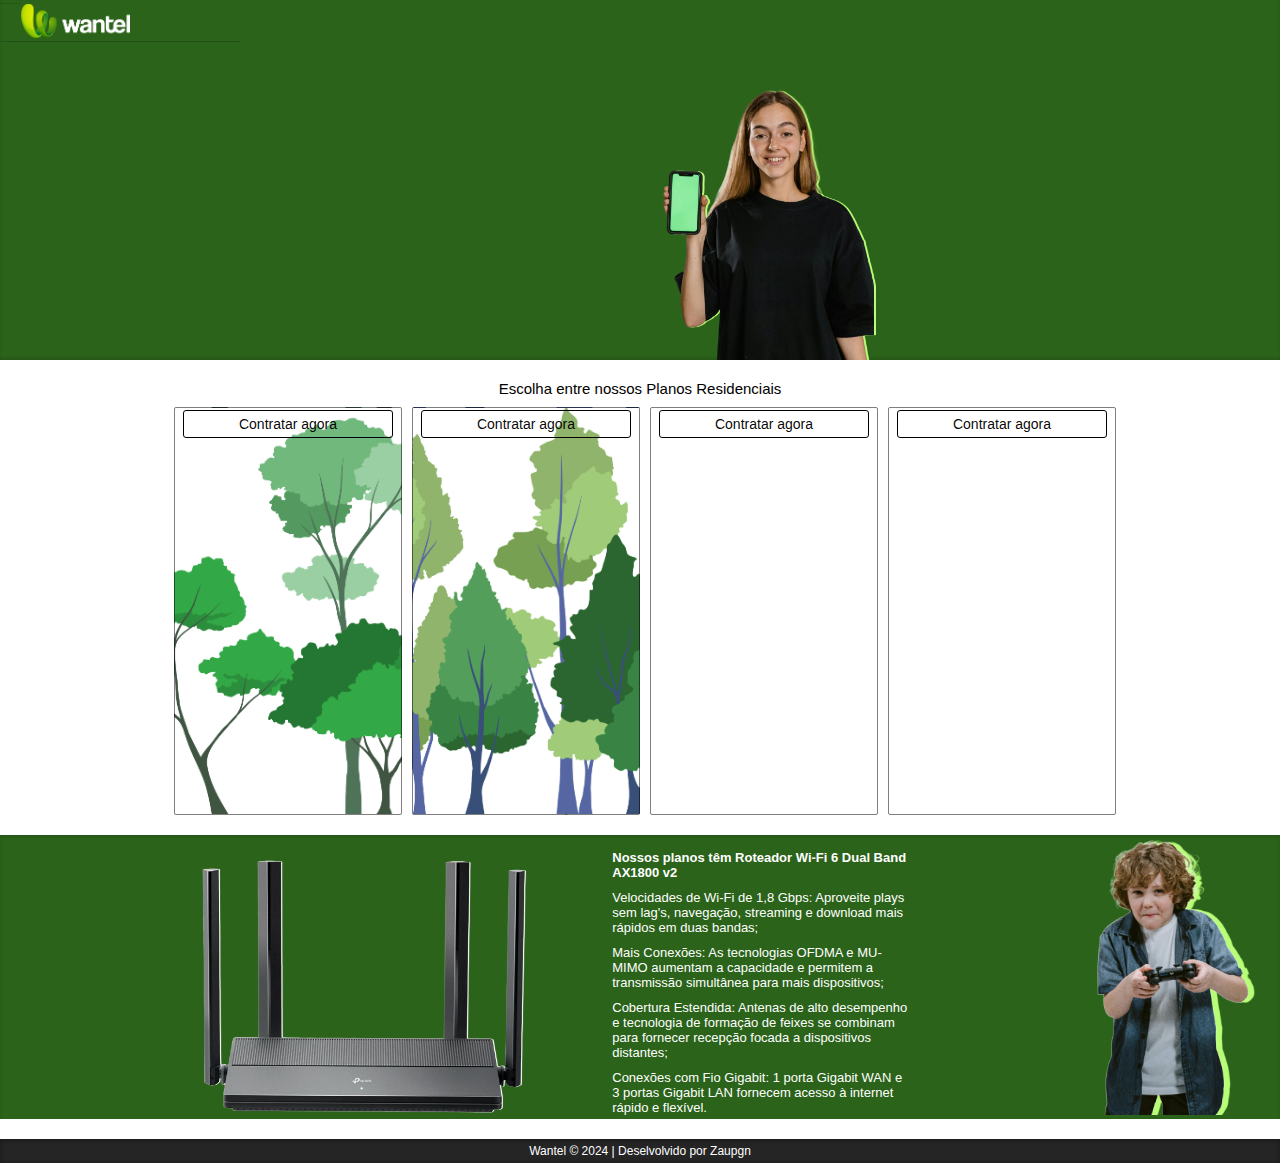
==== commit a89ba225: "Décimo oitavo dia, 23/07" ====
--- a/index.html
+++ b/index.html
@@ -21,7 +21,7 @@
             <section>
                 <p class="tittle-planos">Escolha entre nossos Planos Residenciais</p>
                     <div id="menu-planos">
-                        <div>
+                        <div class="economico">
                             <p class="sub-tittle-planos"> Plano Econômico<br>400 MEGAS</p>
                             <p class="paragraph-1">
                                 100% Fibra óptica<br>
@@ -42,7 +42,7 @@
                             </div>
                         </div>
                         
-                        <div>
+                        <div class="familiar">
                             <p class="sub-tittle-planos"> Plano Familiar<br>600 MEGAS</p>
                             <p class="paragraph-2">
                                 100% Fibra óptica<br>
@@ -194,7 +194,7 @@
         </main>
 
         <footer>
-            <a href="https://wantel.com.br/"><img src="image/img3.png" alt=></a>
+            
             <p>Wantel © 2024 | Deselvolvido por <a href="https://github.com/zaupgn">Zaupgn</a></p>
         </footer>  
 
--- a/style.css
+++ b/style.css
@@ -21,7 +21,7 @@
 
 nav > a > img { 
     display: inline-block;
-    height: 3.5vh;
+    height: 3.8vh;
     position: absolute;
     left: 5%;
     top: 27%;
@@ -30,17 +30,17 @@
 }
 
 #cabeçalho {
-    height: 30vh;
+    height: 40vh;
     background-color: #2b631a;
     box-shadow: inset 0px -2px 3px rgba(0, 0, 0, 0.137);
     margin-bottom: 20px;
 }
 
 #cabeçalho > img {
-    height: 30vh;
+    height: 39vh;
     position: absolute;
     left: 50%;
-    top: 0%;
+    top: 1%;
     filter: drop-shadow(2px 0px 0px rgb(183, 253, 117));
 }
 
@@ -63,19 +63,33 @@
     flex-direction: rom;
     flex-wrap: wrap;
     margin-bottom: 20px;
+
 }
 
 #menu-planos > div {
     width: 210px;
     height: 400px;
-    border: 1px solid rgba(0, 0, 0, 0.212);
+    border: 1px solid rgba(0, 0, 0, 0.5);
     border-radius: 2px;
-    
     padding: 2px 8px 4px 8px;
     margin-left: 10px;
 }
 
+.economico {
+    background-image: url(image/img6a.png);
+    background-position: center bottom;
+    background-size: cover;
+}
+
+.familiar {
+    background-image: url(image/img6.png);
+    background-position: center bottom;
+    background-size: cover;
+}
+
+
 div > .sub-tittle-planos {
+    display: none;
     font-family: Arial, Helvetica, sans-serif;
     font-size: clamp(12px, 2vw, 14px);
     text-align: center;
@@ -84,6 +98,7 @@
 }
 
 div > p.paragraph-1, p.paragraph-2, p.paragraph-3, p.paragraph-4, .sub-tittle-planos {
+    display: none;
     font-family: Arial, Helvetica, sans-serif;
     font-size: clamp(12px, 2vw, 14px);
     color: rgb(0, 0, 0);
@@ -91,20 +106,26 @@
 
 .valores {
     margin: 0px;
+    color:rgb(0, 0, 0);
+    position: relative;
+    left: 15%;
+    display: none;
 }
 .v1 {
     font-family: 'font1';
-    font-size: clamp(30px, 2.3vw, 15px);
-    color: rgb(0, 0, 0);
+    font-size: clamp(20px, 2.3vw, 15px);
 }
 .v2 {
     font-family: 'font1';
     font-size: clamp(4em, 2.3vw, 15px);
-    color: rgb(0, 0, 0);
+    color:rgb(0, 0, 0);
+    filter: drop-shadow(3px 0px 0px rgb(183, 253, 117));
+    font-weight: bolder;
+
 }
 .v3 {
     font-family: 'font1';
-    font-size: clamp(1em, 2.3vw, 15px);
+    font-size: clamp(20px, 2.3vw, 15px);
 }
 
 div > .paragraph-1 {
@@ -121,23 +142,19 @@
 }
 
 .bottom a {
-    border: 1px solid rgba(0, 0, 0, 0.281);
-    border-radius: 5px;
+    display: none;
+    border: 1px solid rgb(0, 0, 0);
+    border-radius: 3px;
     display: flex;
     justify-content: center;
     padding: 5px 0px;
     text-decoration: none;
     font-family: Arial, Helvetica, sans-serif;
     font-size: clamp(12px, 2vw, 14px);
-    color: rgba(0, 0, 0, 0.452);
-}
-
-.bottom:hover {
-    transform: rotateX(360deg);
-    transition: 2s;
-}
-/**/
-/**/
+    color: rgba(0, 0, 0, 0.979);
+}
+
+
 
 #menu-router {
     display: flex;
@@ -220,14 +237,29 @@
 
 @media (max-width: 1647px) {
     .slideshow-container-2 > img {
-        display: none;
-    }
-}
-@media (max-width: 1245px) {
+        height: 280px;
+        width: auto;
+        position: relative;
+        left: 130%;
+        filter: drop-shadow(6px 0px 0px rgb(183, 253, 117));
+    }
+}
+@media (max-width: 1320px) {
+    .slideshow-container-2 > img {
+        height: 280px;
+        width: auto;
+        position: relative;
+        left: 110%;
+        filter: drop-shadow(6px 0px 0px rgb(183, 253, 117));
+    }
+}
+
+@media (max-width: 1250px) {
     .slideshow-container-2 > img {
         display: none;
     }
 }
+
 @media (max-width: 670px) {
     #menu-router {
         height: auto;
@@ -349,7 +381,7 @@
 /*Abaixo são os estilos da área footer*/
 footer {
     margin:0px;
-    padding: 2px 0px 2px 0px;
+    padding: 5px 0px 5px 0px;
     background: #000000da;
     background-size: cover;
     box-shadow: inset 0px 1px 5px 0px rgba(0, 0, 0, 0.356);
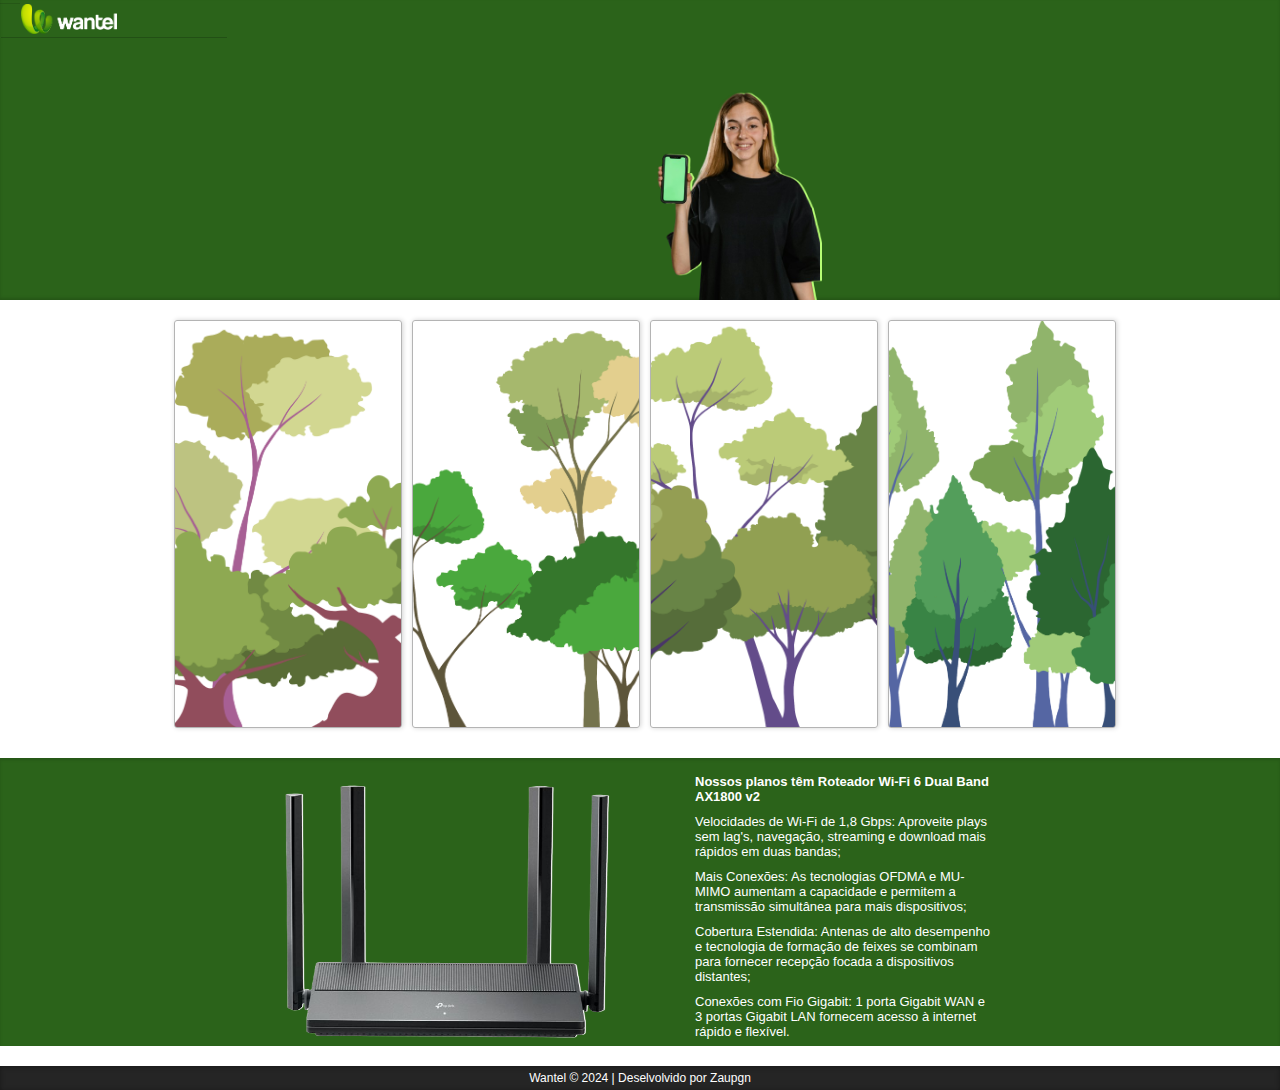
==== commit 5266bc3c: "Décimo oitavo dia (2x), 23/07" ====
--- a/index.html
+++ b/index.html
@@ -12,14 +12,13 @@
     <body>
         <header id="cabeçalho">
             <nav>
-                <a href="https://wantel.com.br/"><img src="image/img3.png" alt=></a>
+                <a href="https://wantel.com.br/"><img src="image/img3.png" alt=></a> 
             </nav>
             <img src="image/img2.png" alt=""> 
         </header>
 
         <main>
             <section>
-                <p class="tittle-planos">Escolha entre nossos Planos Residenciais</p>
                     <div id="menu-planos">
                         <div class="economico">
                             <p class="sub-tittle-planos"> Plano Econômico<br>400 MEGAS</p>
@@ -37,9 +36,6 @@
                                 <span class="v3">,99</span>
                             </span>
 
-                            <div class="bottom">
-                                <a href="https://api.whatsapp.com/send?phone=558738665200&text=Ol%C3%A1,%20quero%20contratar%20o%20Internet%C3%A3o%20de%20300MB.">Contratar agora</a>
-                            </div>
                         </div>
                         
                         <div class="familiar">
@@ -57,13 +53,9 @@
                                 <span class="v2">99</span>
                                 <span class="v3">,99</span>
                             </span>
-
-                            <div class="bottom">
-                                <a href="https://api.whatsapp.com/send?phone=558738665200&text=Ol%C3%A1,%20quero%20contratar%20o%20Internet%C3%A3o%20de%20300MB.">Contratar agora</a>
-                            </div>
                         </div>
 
-                        <div>
+                        <div class="familiarmais">
                             <p class="sub-tittle-planos">Plano Familiar+<br>800 MEGAS</p>
                             <p class="paragraph-3">    
                                 100% Fibra óptica<br>
@@ -78,12 +70,9 @@
                                 <span class="v2">104</span>
                                 <span class="v3">,99</span>
                             </span>
-                            <div class="bottom">
-                                <a href="https://api.whatsapp.com/send?phone=558738665200&text=Ol%C3%A1,%20quero%20contratar%20o%20Internet%C3%A3o%20de%20300MB.">Contratar agora</a>
-                            </div>
                         </div>
 
-                        <div>
+                        <div class="ultravelo">
                             <p class="sub-tittle-planos"> Plano Ultra Velocidade<br>1000 MEGAS</p>
                             <p class="paragraph-4">    
                                 100% Fibra óptcia<br>
@@ -103,9 +92,7 @@
                                 <span class="v3">,99</span>
                             </span>
 
-                            <div class="bottom">
-                                <a href="https://api.whatsapp.com/send?phone=558738665200&text=Ol%C3%A1,%20quero%20contratar%20o%20Internet%C3%A3o%20de%20300MB.">Contratar agora</a>
-                            </div>
+                            
                         </div>
                     </div>
             </section>
@@ -120,7 +107,6 @@
                             <img src="image/img11b.png" alt="Imagem 2">
                         </div>
                     </div>
-     
                     <div class="text-container">
                         <p class="sub-tittle-router">Nossos planos têm  Roteador Wi-Fi 6 Dual Band AX1800 v2</p>
                         <p>Velocidades de Wi-Fi de 1,8 Gbps: Aproveite plays sem lag's,  navegação, streaming e download mais rápidos em duas bandas;</p>
@@ -128,27 +114,10 @@
                         <p>Cobertura Estendida: Antenas de alto desempenho e tecnologia de formação de feixes se combinam para fornecer recepção focada a dispositivos distantes;</p>
                         <p>Conexões com Fio Gigabit: 1 porta Gigabit WAN e 3 portas Gigabit LAN fornecem acesso à internet rápido e flexível.</p>
                     </div>
-                    <div class="slideshow-container-2">
                     <img src="image/img5.png" alt="">
                     </div>
                 </div>
-
-
-
-
-
-
-
-
             </aside>
-
-
-
-
-
-
-
-
 
 <section id="espaço"></section>
         
@@ -180,25 +149,11 @@
                     </div>
                 </div>
             </aside>
-
-
-
-
-
-
-
-
-
-
-
         </main>
 
         <footer>
-            
             <p>Wantel © 2024 | Deselvolvido por <a href="https://github.com/zaupgn">Zaupgn</a></p>
         </footer>  
-
-        
         <script src="scripts.js"></script>
     </body>
 
--- a/style.css
+++ b/style.css
@@ -9,19 +9,17 @@
 }
 
 
-/*Abaixo são os estilos da área header*/
 nav {
     display: inline-block;
     background: rgba(255, 0, 0, 0);
     padding: 3px 0px 0px 20px;
     border-bottom: 1px solid rgba(0, 0, 0, 0.116);
     position: absolute;
-    
 }
 
 nav > a > img { 
+    height: 1000%;
     display: inline-block;
-    height: 3.8vh;
     position: absolute;
     left: 5%;
     top: 27%;
@@ -30,32 +28,21 @@
 }
 
 #cabeçalho {
-    height: 40vh;
+    height: 300px;
     background-color: #2b631a;
     box-shadow: inset 0px -2px 3px rgba(0, 0, 0, 0.137);
     margin-bottom: 20px;
+    position: relative;
 }
 
 #cabeçalho > img {
-    height: 39vh;
-    position: absolute;
+    height: 90%;
+    display: inline-block;
+    position: relative;
     left: 50%;
-    top: 1%;
+    top: 10%;
     filter: drop-shadow(2px 0px 0px rgb(183, 253, 117));
 }
-
-
-/**/
-
-/*Abaixo são os estilos da área main > section-planos*/
-.tittle-planos {
-    font-size: clamp(13px, 2.3vw, 15px);
-    font-family: Arial, Helvetica, sans-serif;
-    text-align: center;
-    color: rgb(0, 0, 0);
-    margin-bottom: 10px;
-
-}   
 
 #menu-planos {
     display: flex;
@@ -63,30 +50,41 @@
     flex-direction: rom;
     flex-wrap: wrap;
     margin-bottom: 20px;
-
 }
 
 #menu-planos > div {
     width: 210px;
     height: 400px;
-    border: 1px solid rgba(0, 0, 0, 0.5);
-    border-radius: 2px;
+    border-radius: 3px;
+    border: 1px solid rgb(180, 180, 180);
     padding: 2px 8px 4px 8px;
-    margin-left: 10px;
+    box-shadow: 1px 0px 5px rgba(0, 0, 0, 0.178);
+    margin: 0px 0px 10px 10px;
 }
 
 .economico {
+    background-image: url(image/img6c.png);
+    background-position: center bottom;
+    background-size: cover;
+}
+
+.familiar {
     background-image: url(image/img6a.png);
     background-position: center bottom;
     background-size: cover;
 }
 
-.familiar {
+.familiarmais {
+    background-image: url(image/img6b.png);
+    background-position:  center bottom;
+    background-size: cover;
+}
+
+.ultravelo {
     background-image: url(image/img6.png);
     background-position: center bottom;
     background-size: cover;
 }
-
 
 div > .sub-tittle-planos {
     display: none;
@@ -141,28 +139,15 @@
     margin-bottom: 80px;
 }
 
-.bottom a {
-    display: none;
-    border: 1px solid rgb(0, 0, 0);
-    border-radius: 3px;
-    display: flex;
-    justify-content: center;
-    padding: 5px 0px;
-    text-decoration: none;
-    font-family: Arial, Helvetica, sans-serif;
-    font-size: clamp(12px, 2vw, 14px);
-    color: rgba(0, 0, 0, 0.979);
-}
-
-
-
 #menu-router {
     display: flex;
     justify-content: center;
     background-color: #2b631a;
     box-shadow: inset 0px -2px 3px rgba(0, 0, 0, 0.137);
     box-shadow: inset 0px 2px 3px rgba(0, 0, 0, 0.137);
+    padding: 5px 0px;
     margin-bottom: 20px;
+    position: relative;
 }
 
 .container {
@@ -174,6 +159,7 @@
     flex-wrap: nowrap;
     gap: 10px; /* Espaço entre os elementos */
     padding: 0px 5px;
+    position: relative;
 }
 
 .slideshow-container {
@@ -196,6 +182,7 @@
     min-width: 250px;  
     display: block;
     padding: 0px 0px;
+    position: relative;
     filter: drop-shadow(1px 0px 0px rgb(255, 255, 255));
 }
 
@@ -223,42 +210,24 @@
     font-family: Arial, Helvetica, sans-serif;
     font-size: clamp(12px, 2vw, 13px);
     color: white;
-
-}
-
-.slideshow-container-2 > img {
+}
+
+.container > img {
     height: 280px;
     width: auto;
-    position: relative;
-    left: 220%;
+    display: inline-block;
+    position: relative;
+    left: 58%;
+    top: 1.5%;
     filter: drop-shadow(6px 0px 0px rgb(183, 253, 117));
 }
 
-
-@media (max-width: 1647px) {
-    .slideshow-container-2 > img {
-        height: 280px;
-        width: auto;
-        position: relative;
-        left: 130%;
-        filter: drop-shadow(6px 0px 0px rgb(183, 253, 117));
-    }
-}
-@media (max-width: 1320px) {
-    .slideshow-container-2 > img {
-        height: 280px;
-        width: auto;
-        position: relative;
-        left: 110%;
-        filter: drop-shadow(6px 0px 0px rgb(183, 253, 117));
-    }
-}
-
-@media (max-width: 1250px) {
-    .slideshow-container-2 > img {
+@media (max-width: 1918px){
+    .container > img {
         display: none;
     }
 }
+
 
 @media (max-width: 670px) {
     #menu-router {
@@ -284,7 +253,7 @@
         left: 20px;
     }
 
-    .slideshow-container-2 > img {
+    .container > img {
         display: none;
     }
 
@@ -310,25 +279,6 @@
     }
 }
 
-
-
-
-
-
-
-
-
-
-
-
-
-
-
-
-
-
-
-/*Abaixo são os estilos da área aside*/
 aside {
     display: none;
     background-image: linear-gradient();
@@ -378,7 +328,6 @@
     background-color: #50b43215;
 }
 
-/*Abaixo são os estilos da área footer*/
 footer {
     margin:0px;
     padding: 5px 0px 5px 0px;
@@ -396,7 +345,6 @@
 footer > a > img { 
     width: 70px;
     padding-bottom: 2px;
-
 }
 
 footer > p > a {
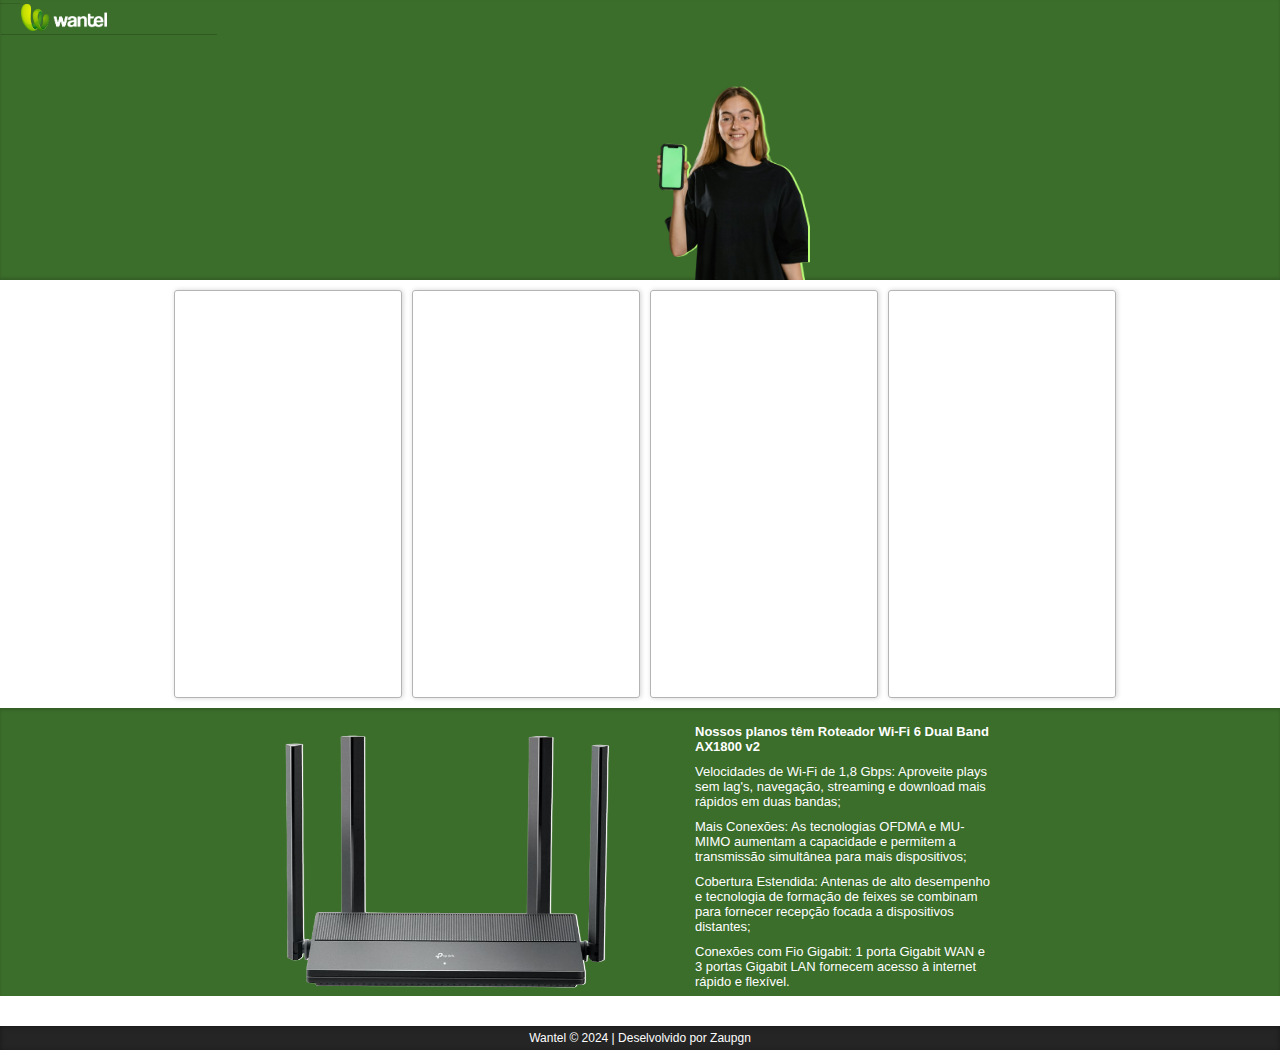
==== commit 60632902: "Vigesimo dia, 05/08" ====
--- a/index.html
+++ b/index.html
@@ -91,7 +91,6 @@
                                 <span class="v2">154</span>
                                 <span class="v3">,99</span>
                             </span>
-
                             
                         </div>
                     </div>
@@ -115,12 +114,9 @@
                         <p>Conexões com Fio Gigabit: 1 porta Gigabit WAN e 3 portas Gigabit LAN fornecem acesso à internet rápido e flexível.</p>
                     </div>
                     <img src="image/img5.png" alt="">
-                    </div>
                 </div>
             </aside>
 
-<section id="espaço"></section>
-        
             <aside>
                 <p class="tittle-vantagens">Conheça as nossas Vantagens</p>
                 <div id="menu-vantagens">
--- a/style.css
+++ b/style.css
@@ -7,7 +7,6 @@
 * {
     margin: 0px;
 }
-
 
 nav {
     display: inline-block;
@@ -18,7 +17,7 @@
 }
 
 nav > a > img { 
-    height: 1000%;
+    height: 900%;
     display: inline-block;
     position: absolute;
     left: 5%;
@@ -28,10 +27,10 @@
 }
 
 #cabeçalho {
-    height: 300px;
-    background-color: #2b631a;
+    height: 280px;
+    background-color: #3b6d2b;
     box-shadow: inset 0px -2px 3px rgba(0, 0, 0, 0.137);
-    margin-bottom: 20px;
+    margin-bottom: 10px;
     position: relative;
 }
 
@@ -44,12 +43,17 @@
     filter: drop-shadow(2px 0px 0px rgb(183, 253, 117));
 }
 
+@media (max-width: 430px) {
+    #cabeçalho > img {
+        left: 20%;
+    }
+}
+
 #menu-planos {
     display: flex;
     justify-content: center;
     flex-direction: rom;
     flex-wrap: wrap;
-    margin-bottom: 20px;
 }
 
 #menu-planos > div {
@@ -63,25 +67,21 @@
 }
 
 .economico {
-    background-image: url(image/img6c.png);
     background-position: center bottom;
     background-size: cover;
 }
 
 .familiar {
-    background-image: url(image/img6a.png);
     background-position: center bottom;
     background-size: cover;
 }
 
 .familiarmais {
-    background-image: url(image/img6b.png);
     background-position:  center bottom;
     background-size: cover;
 }
 
 .ultravelo {
-    background-image: url(image/img6.png);
     background-position: center bottom;
     background-size: cover;
 }
@@ -119,7 +119,6 @@
     color:rgb(0, 0, 0);
     filter: drop-shadow(3px 0px 0px rgb(183, 253, 117));
     font-weight: bolder;
-
 }
 .v3 {
     font-family: 'font1';
@@ -142,11 +141,10 @@
 #menu-router {
     display: flex;
     justify-content: center;
-    background-color: #2b631a;
+    background-color: #3b6d2b;
     box-shadow: inset 0px -2px 3px rgba(0, 0, 0, 0.137);
     box-shadow: inset 0px 2px 3px rgba(0, 0, 0, 0.137);
     padding: 5px 0px;
-    margin-bottom: 20px;
     position: relative;
 }
 
@@ -218,16 +216,23 @@
     display: inline-block;
     position: relative;
     left: 58%;
-    top: 1.5%;
+    top: 1.8%;
+    opacity: 0.4;
     filter: drop-shadow(6px 0px 0px rgb(183, 253, 117));
 }
 
-@media (max-width: 1918px){
+@media (max-width: 1366px){
+    .container > img {
+        position: relative;
+        left: 25%;
+    }
+}
+
+@media (max-width: 1365px){
     .container > img {
         display: none;
     }
 }
-
 
 @media (max-width: 670px) {
     #menu-router {
@@ -280,11 +285,11 @@
 }
 
 aside {
-    display: none;
     background-image: linear-gradient();
 }
 
 .tittle-vantagens {
+    display: none;
     font-size: clamp(13px, 2.3vw, 15px);
     font-family: Arial, Helvetica, sans-serif;
     text-align: center;
@@ -293,17 +298,19 @@
 }
 
 div > img {
-    height: 30px;
+    height: 25px;
     position: relative;
 }
 
 div > .sub-tittle-vantagens {
+    display: none;
     color: rgb(20, 95, 25);
     font-weight: 500;
     margin-bottom: 5px;
 }
 
 #menu-vantagens {
+    display: none;
     display: flex;
     justify-content: center;
     flex-direction: rom;
@@ -314,6 +321,7 @@
 }
 
  #menu-vantagens > div {
+    display: none;
     width: 200px;
     border: 1px solid rgba(0, 0, 0, 0.082);
     border-radius: 5px;
